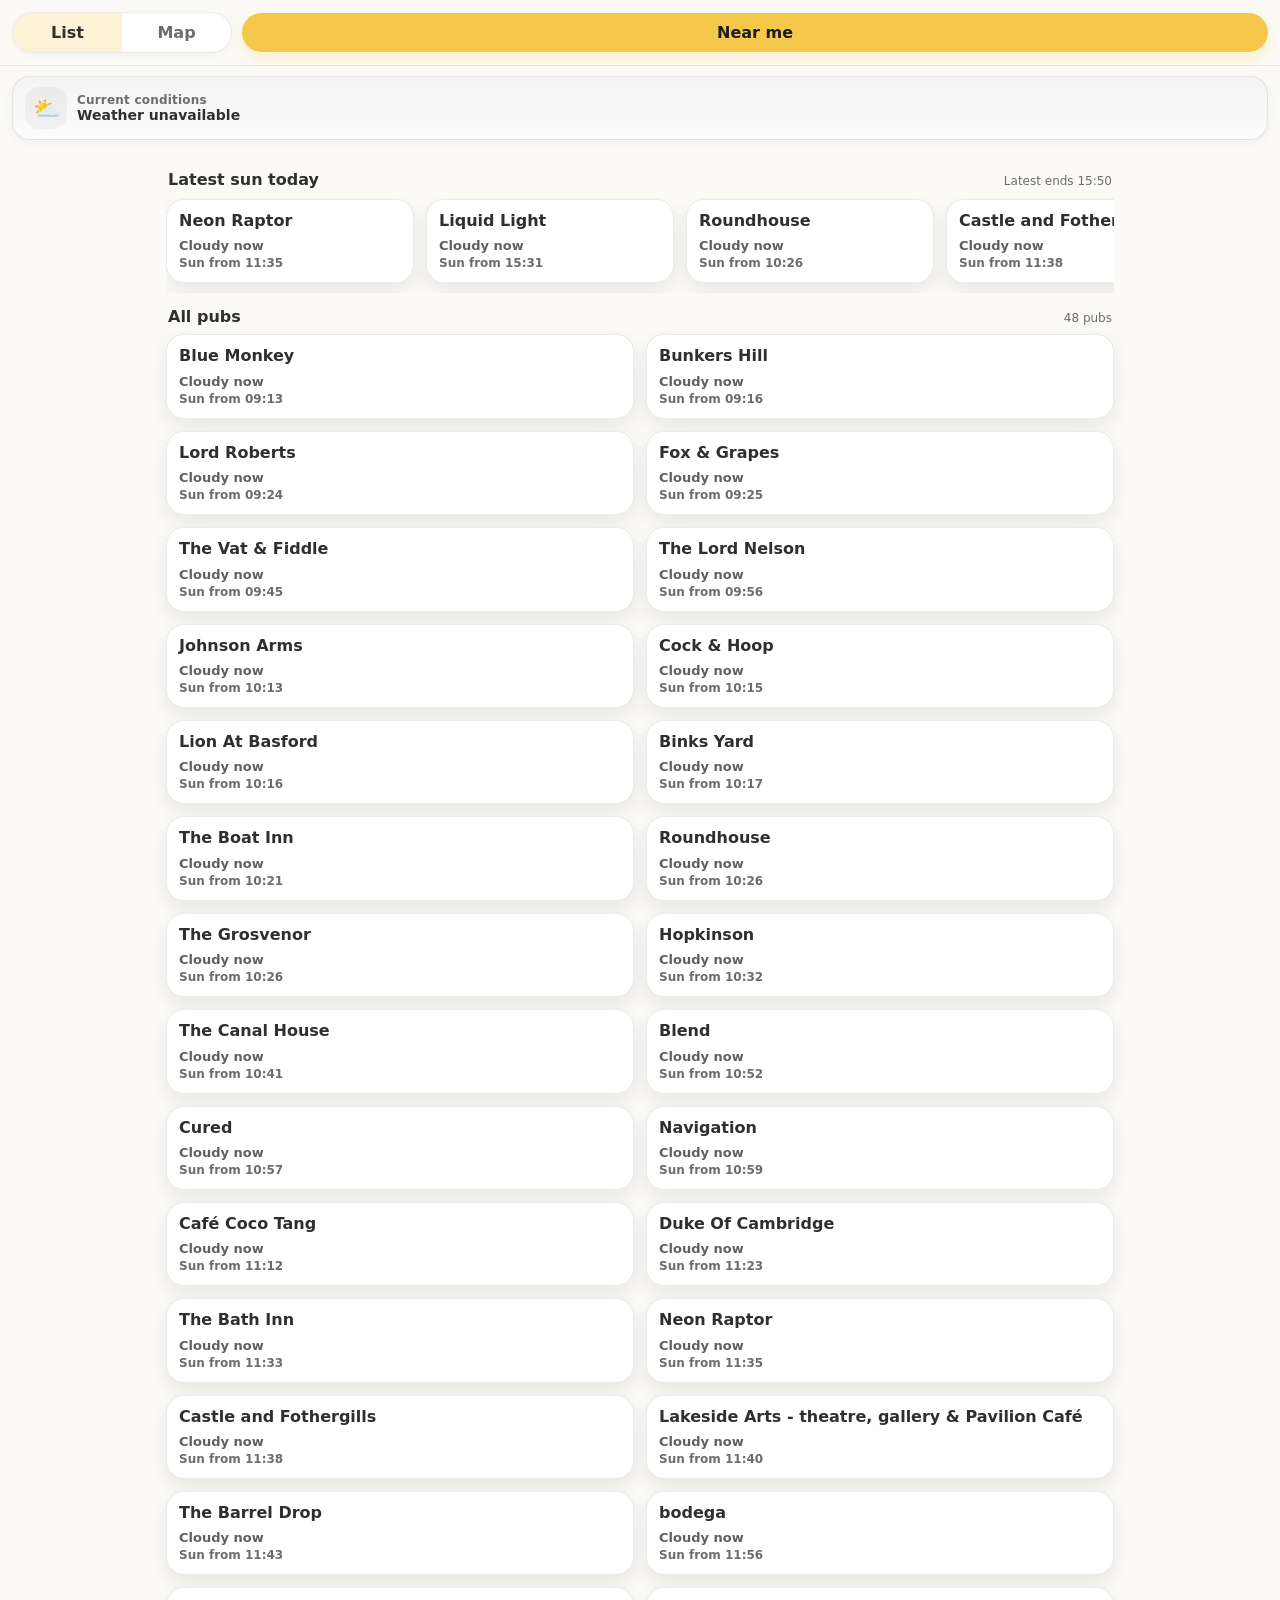
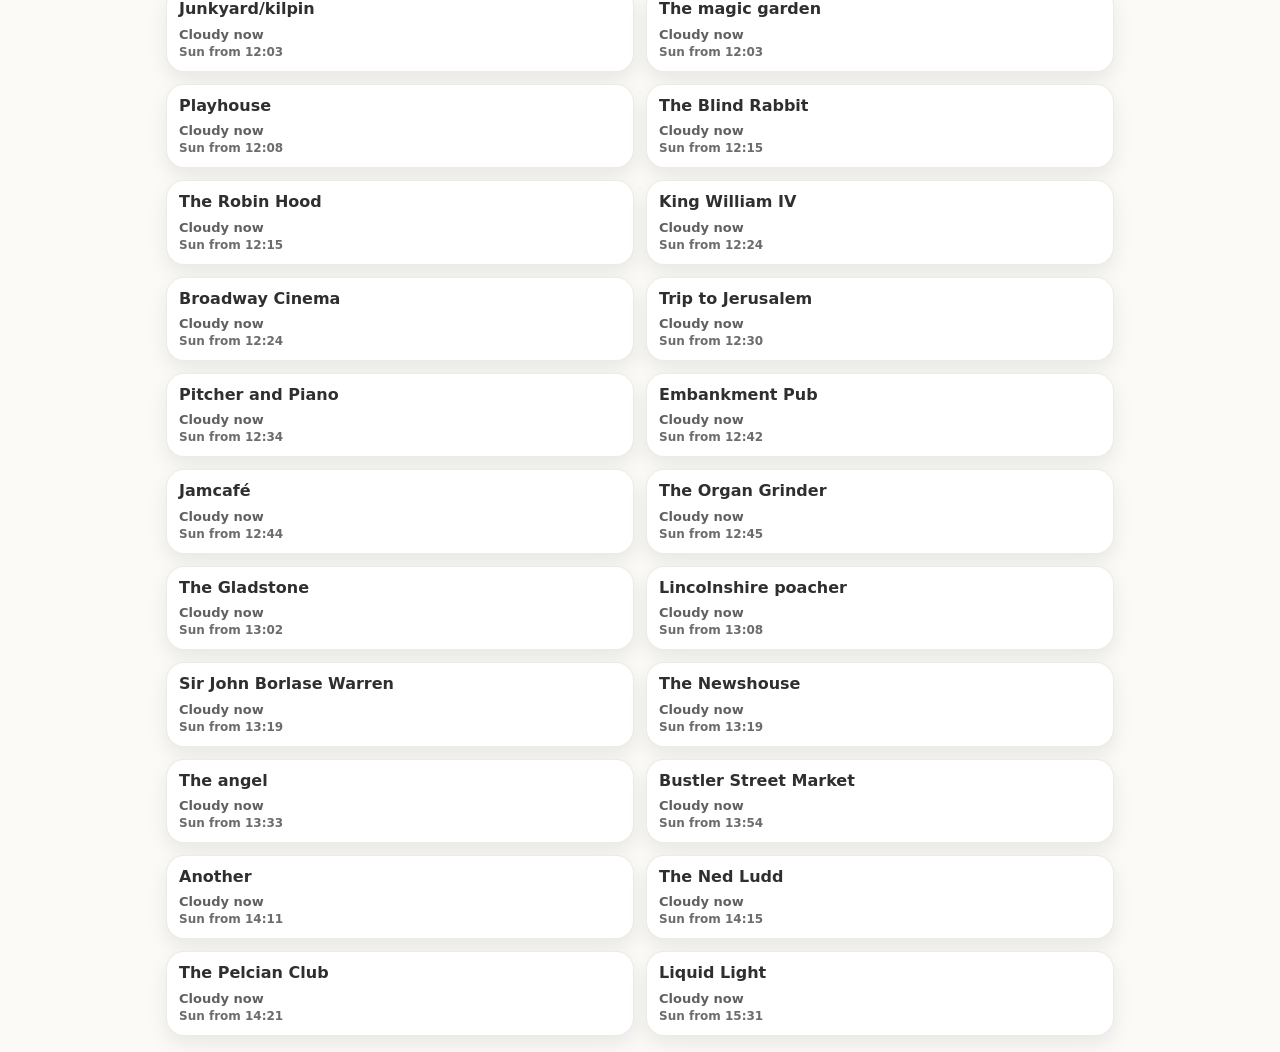
==== app/index.html @ 447182f5 "Add files via upload" ====
<!doctype html>
<html lang="en">
<head>
  <meta charset="utf-8" />
  <meta name="viewport" content="width=device-width,initial-scale=1,viewport-fit=cover" />
  <title>Drinking in the Sun Nottingham</title>
  <meta name="description" content="Find pubs in the sun across Nottingham and Nottinghamshire. See which pubs are sunny now, which ones keep the latest sun today, and exactly where to sit when you get there." />
  <meta name="theme-color" content="#fbfaf7" />
  <link rel="manifest" href="./manifest.json" />
  <link rel="apple-touch-icon" sizes="180x180" href="./public/icons/apple-touch-icon.png" />
  <link rel="icon" type="image/png" sizes="32x32" href="./public/icons/favicon-32.png" />
  <link rel="icon" type="image/png" sizes="16x16" href="./public/icons/favicon-16.png" />
  <link rel="shortcut icon" href="./public/icons/favicon-32.png" />
  <link rel="stylesheet" href="./public/styles.css" />
  <link rel="stylesheet" href="https://unpkg.com/leaflet@1.9.4/dist/leaflet.css" integrity="sha256-p4NxAoJBhIIN+hmNHrzRCf9tD/miZyoHS5obTRR9BMY=" crossorigin="" />
  <link rel="stylesheet" href="https://unpkg.com/leaflet.markercluster@1.5.3/dist/MarkerCluster.css" />
  <link rel="stylesheet" href="https://unpkg.com/leaflet.markercluster@1.5.3/dist/MarkerCluster.Default.css" />
</head>
<body>
  <div id="app" class="app">
    <header class="topbar">
      <div class="toggle" role="tablist" aria-label="View toggle">
        <button id="btnList" class="toggleBtn isActive" type="button" aria-selected="true">List</button>
        <button id="btnMap" class="toggleBtn" type="button" aria-selected="false">Map</button>
      </div>
      <button id="btnNearMe" class="btnPrimary" type="button">Near me</button>
    </header>

    <section id="weatherBar" class="weatherBar" aria-live="polite">
      <div class="weatherLeft">
        <div id="weatherIcon" class="weatherIcon" aria-hidden="true">⛅</div>
        <div class="weatherText">
          <div class="weatherTitle">Current conditions</div>
          <div id="weatherLine" class="weatherLine">Loading weather…</div>
        </div>
      </div>
    </section>

    <main class="main">
      <section id="listView" class="view isActive" aria-label="Pub list">
        <div id="rowNearMeWrap" class="rowWrap isHidden">
          <div class="rowHeader">
            <h2 class="rowTitle">Pubs near me</h2>
            <div id="rowNearMeMeta" class="rowMeta"></div>
          </div>
          <div id="rowNearMe" class="hScroll" role="list"></div>
        </div>

        <div class="rowWrap">
          <div class="rowHeader">
            <h2 class="rowTitle">Sunniest now</h2>
            <div id="rowSunniestMeta" class="rowMeta"></div>
          </div>
          <div id="rowSunniest" class="hScroll" role="list"></div>
        </div>

        <div class="rowWrap">
          <div class="rowHeader">
            <h2 class="rowTitle">All pubs</h2>
            <div id="allMeta" class="rowMeta"></div>
          </div>
          <div id="allList" class="vList" role="list"></div>
        </div>
      </section>

      <section id="mapView" class="view" aria-label="Map">
        <div id="map" class="map"></div>
      </section>
    </main>
  </div>

  <div id="modalOverlay" class="modalOverlay isHidden" role="dialog" aria-modal="true" aria-label="Pub details">
    <div class="modal">
      <button id="btnClose" class="modalClose" type="button" aria-label="Close">✕</button>
      <div id="modalContent" class="modalContent"></div>
    </div>
  </div>

  <script src="https://unpkg.com/leaflet@1.9.4/dist/leaflet.js" integrity="sha256-20nQCchB9co0qIjJZRGuk2/Z9VM+kNiyxNV1lvTlZBo=" crossorigin=""></script>
  <script src="https://unpkg.com/leaflet.markercluster@1.5.3/dist/leaflet.markercluster.js"></script>
  <script src="./public/app.js"></script>
</body>
</html>
---- app/public/styles.css ----
:root{
  --bg:#fbfaf7;
  --panel:#ffffff;
  --line:rgba(0,0,0,.08);
  --text:#2f2f2f;
  --muted:#6c6c6c;
  --sun:#f5c542;
  --radius:18px;
  --shadow:0 8px 20px rgba(0,0,0,.08);
}

*{box-sizing:border-box}

html,body{
  height:100%;
  margin:0;
}

body{
  font-family:system-ui,-apple-system,Segoe UI,Roboto,Helvetica,Arial,sans-serif;
  background:var(--bg);
  color:var(--text);
}

button{font:inherit}
img{display:block}

.app{
  min-height:100vh;
  min-height:100svh;
  display:flex;
  flex-direction:column;
}

.topbar{
  position:sticky;
  top:0;
  z-index:20;
  padding:12px;
  background:linear-gradient(to bottom, rgba(251,250,247,.98), rgba(251,250,247,.92));
  backdrop-filter:blur(8px);
  border-bottom:1px solid var(--line);
  display:grid;
  grid-template-columns:1fr auto;
  gap:10px;
  align-items:center;
}

.toggle{
  display:flex;
  background:var(--panel);
  border:1px solid var(--line);
  border-radius:999px;
  overflow:hidden;
  box-shadow:0 2px 8px rgba(0,0,0,.04);
}

.toggleBtn{
  flex:1;
  border:0;
  background:transparent;
  color:var(--muted);
  padding:10px 14px;
  font-weight:700;
}

.toggleBtn.isActive{
  background:rgba(245,197,66,.22);
  color:var(--text);
}

.btnPrimary{
  border:0;
  background:rgba(245,197,66,.95);
  color:#1c1c1c;
  font-weight:800;
  padding:10px 14px;
  border-radius:999px;
  box-shadow:0 6px 14px rgba(245,197,66,.25);
}

.weatherBar{
  margin:10px 12px 0;
  background:var(--panel);
  border:1px solid var(--line);
  border-radius:var(--radius);
  box-shadow:0 2px 10px rgba(0,0,0,.05);
  padding:10px 12px;
}

.weatherBar.sunny{background:linear-gradient(180deg,#fff7db,#fffdf4)}
.weatherBar.cloudy{background:linear-gradient(180deg,#f4f4f4,#fcfcfc)}
.weatherBar.rainy{background:linear-gradient(180deg,#eef5fb,#fbfdff)}

.weatherLeft{
  display:flex;
  gap:10px;
  align-items:center;
}

.weatherIcon{
  width:42px;
  height:42px;
  border-radius:14px;
  background:rgba(0,0,0,.04);
  display:flex;
  align-items:center;
  justify-content:center;
  font-size:22px;
}

.weatherTitle{
  font-size:12px;
  color:var(--muted);
  font-weight:800;
  letter-spacing:.2px;
}

.weatherLine{
  font-size:14px;
  font-weight:700;
}

.main{
  flex:1;
  padding:12px;
}

.view{display:none}
.view.isActive{display:block}
.rowWrap{margin-top:14px}

.rowHeader{
  display:flex;
  justify-content:space-between;
  gap:10px;
  align-items:baseline;
  padding:0 2px 8px;
}

.rowTitle{
  margin:0;
  font-size:16px;
}

.rowMeta{
  font-size:12px;
  color:var(--muted);
}

.hScroll{
  display:flex;
  gap:12px;
  overflow-x:auto;
  padding:2px 2px 10px;
  scroll-snap-type:x proximity;
}

.hScroll::-webkit-scrollbar{display:none}

.vList{
  display:grid;
  grid-template-columns:1fr;
  gap:12px;
}

.card{
  background:var(--panel);
  border:1px solid var(--line);
  border-radius:var(--radius);
  box-shadow:var(--shadow);
  overflow:hidden;
}

.cardSmall{
  min-width:248px;
  max-width:268px;
  scroll-snap-align:start;
}

.cardButton{
  border:0;
  background:transparent;
  padding:0;
  width:100%;
  text-align:left;
  display:block;
}

.cardImg{
  width:100%;
  aspect-ratio:4/3;
  object-fit:cover;
  background:#ececec;
}

.cardBody{padding:12px}

.cardTitle{
  margin:0;
  font-size:16px;
  line-height:1.15;
  font-weight:850;
  color:#2f2f2f;
}

.cardMeta{
  margin-top:8px;
  display:flex;
  justify-content:space-between;
  gap:10px;
  align-items:flex-start;
}

.statusTop{
  font-size:13px;
  font-weight:850;
}

.statusLine{
  font-size:12px;
  color:var(--muted);
  font-weight:700;
  margin-top:3px;
}

.dist{
  font-size:12px;
  color:var(--muted);
  font-weight:700;
  white-space:nowrap;
}

.statusShade .statusTop,
.statusNone .statusTop{
  color:#606060;
}

.statusSunBright .statusTop{color:#a86a00}
.statusSunMuted .statusTop{color:#7e5b00}
.statusSunRainy .statusTop{color:#606060}

.isHidden{display:none !important}

.map{
  width:100%;
  min-height:68vh;
  min-height:68svh;
  border-radius:20px;
  overflow:hidden;
  box-shadow:var(--shadow);
  border:1px solid var(--line);
}

/* marker cluster tune */
.marker-cluster-small, .marker-cluster-medium, .marker-cluster-large{
  background:rgba(245,197,66,.25);
}
.marker-cluster-small div, .marker-cluster-medium div, .marker-cluster-large div{
  background:rgba(245,197,66,.85);
  color:#1c1c1c;
  font-weight:800;
}
.pub-pin{
  width:18px;
  height:18px;
  border-radius:999px;
  border:2px solid #555;
  box-shadow:0 1px 3px rgba(0,0,0,.18);
}

.modalOverlay{
  position:fixed;
  inset:0;
  background:rgba(0,0,0,.46);
  z-index:50;
  display:flex;
  align-items:flex-end;
  justify-content:center;
  padding:0;
}

.modal{
  width:100%;
  max-width:700px;
  max-height:100vh;
  max-height:100svh;
  background:var(--bg);
  border-radius:24px 24px 0 0;
  overflow:auto;
  position:relative;
}

.modalContent{padding-bottom:20px}

.modalClose{
  position:sticky;
  top:12px;
  float:right;
  z-index:10;
  margin:12px 12px 0 0;
  width:42px;
  height:42px;
  border-radius:999px;
  border:1px solid var(--line);
  background:rgba(255,255,255,.92);
  box-shadow:0 2px 8px rgba(0,0,0,.08);
}

.heroImg{
  width:100%;
  aspect-ratio:4/3;
  object-fit:cover;
  background:#ececec;
}

.detailBody{padding:14px 14px 0}

.detailTitle{
  margin:0;
  font-size:24px;
  line-height:1.05;
  color:#2f2f2f;
}

.detailAddress{
  margin-top:8px;
  font-size:14px;
  color:var(--muted);
  font-weight:700;
}

.detailNotes{
  margin-top:10px;
  font-size:14px;
  line-height:1.35;
  color:#4a4a4a;
}

.detailActions{
  margin-top:12px;
  display:flex;
  gap:10px;
  flex-wrap:wrap;
}

.pillBtn{
  display:inline-flex;
  align-items:center;
  justify-content:center;
  border:1px solid var(--line);
  background:var(--panel);
  color:var(--text);
  padding:10px 14px;
  border-radius:999px;
  font-weight:800;
  text-decoration:none;
  box-shadow:0 2px 8px rgba(0,0,0,.05);
}

.spotList{
  padding:14px;
  display:grid;
  gap:12px;
}

.spotCard{
  background:var(--panel);
  border:1px solid var(--line);
  border-radius:18px;
  box-shadow:0 6px 16px rgba(0,0,0,.06);
  padding:14px;
}

.spotHead{
  display:flex;
  justify-content:space-between;
  gap:10px;
  align-items:flex-start;
}

.spotKicker{
  font-size:12px;
  color:var(--muted);
  font-weight:850;
  letter-spacing:.25px;
  text-transform:uppercase;
}

.spotName{
  margin-top:4px;
  font-size:18px;
  font-weight:850;
  line-height:1.12;
}

.spotBadge{
  font-size:11px;
  font-weight:850;
  padding:6px 10px;
  border-radius:999px;
  white-space:nowrap;
  border:1px solid var(--line);
  background:#fafafa;
  color:#666;
}

.spotStatus{
  margin-top:10px;
  font-size:15px;
  font-weight:850;
}

.spotSub{
  margin-top:4px;
  font-size:13px;
  color:var(--muted);
  font-weight:750;
}

.timelineWrap{margin-top:14px}

.timelineLabels{
  display:flex;
  justify-content:space-between;
  font-size:12px;
  color:var(--muted);
  font-weight:700;
  margin-bottom:6px;
}

.timeline{
  position:relative;
  height:14px;
  border-radius:999px;
  background:#ececec;
  overflow:hidden;
}

.timelineSun{
  position:absolute;
  top:0;
  bottom:0;
  background:linear-gradient(90deg,#f4d77d,#f5c542);
  border-radius:999px;
}

.timelineNow{
  position:absolute;
  top:-3px;
  width:12px;
  height:20px;
  transform:translateX(-50%);
}

.timelineNow::before{
  content:"";
  position:absolute;
  left:4px;
  top:0;
  width:4px;
  height:20px;
  border-radius:999px;
  background:#3f3f3f;
}

.timelineNowLabel{
  margin-top:6px;
  font-size:12px;
  color:var(--muted);
  font-weight:750;
}

.spotWindow{
  margin-top:10px;
  font-size:13px;
  font-weight:800;
  color:#4a4a4a;
}

.emptyState{
  background:var(--panel);
  border:1px solid var(--line);
  border-radius:var(--radius);
  padding:14px;
  color:var(--muted);
}

@media (min-width:720px){
  .main{
    max-width:980px;
    width:100%;
    margin:0 auto;
    padding:16px;
  }

  .topbar{
    grid-template-columns:220px auto;
  }

  .vList{
    grid-template-columns:repeat(2,minmax(0,1fr));
  }
}
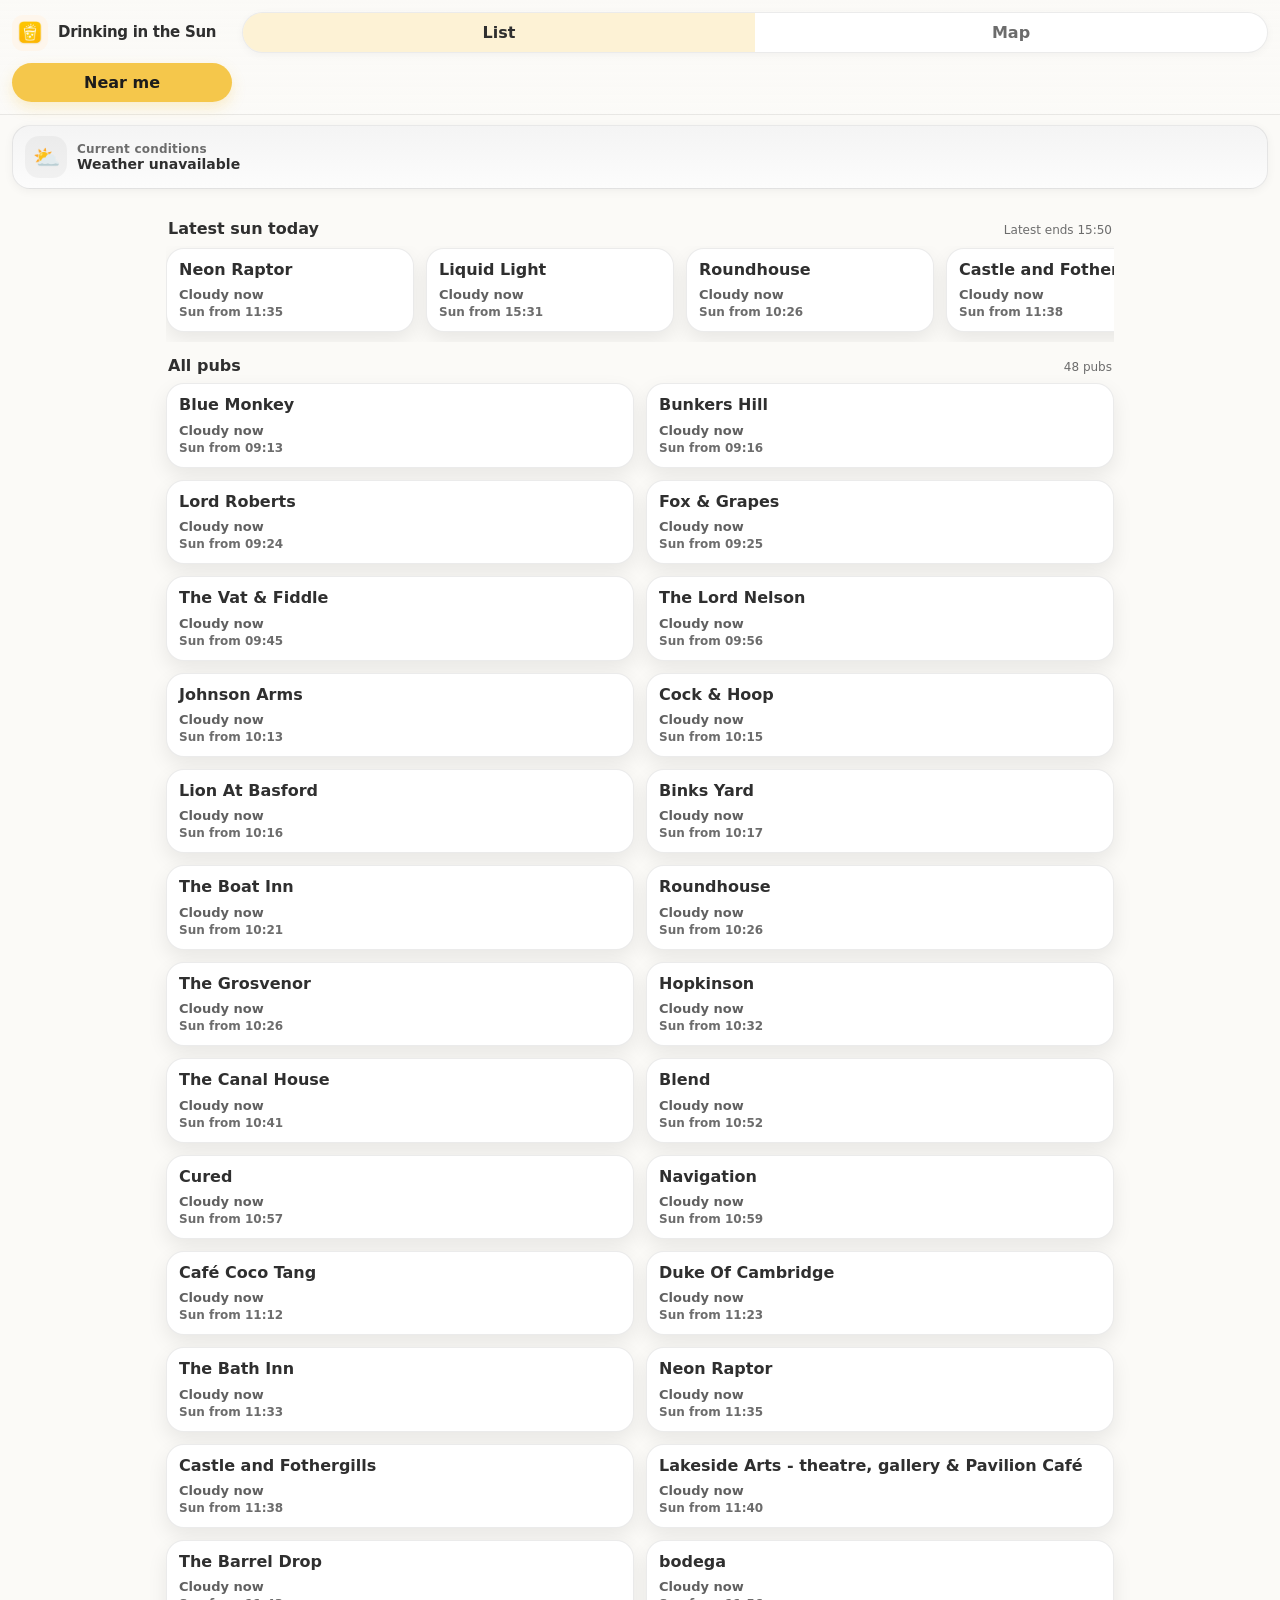
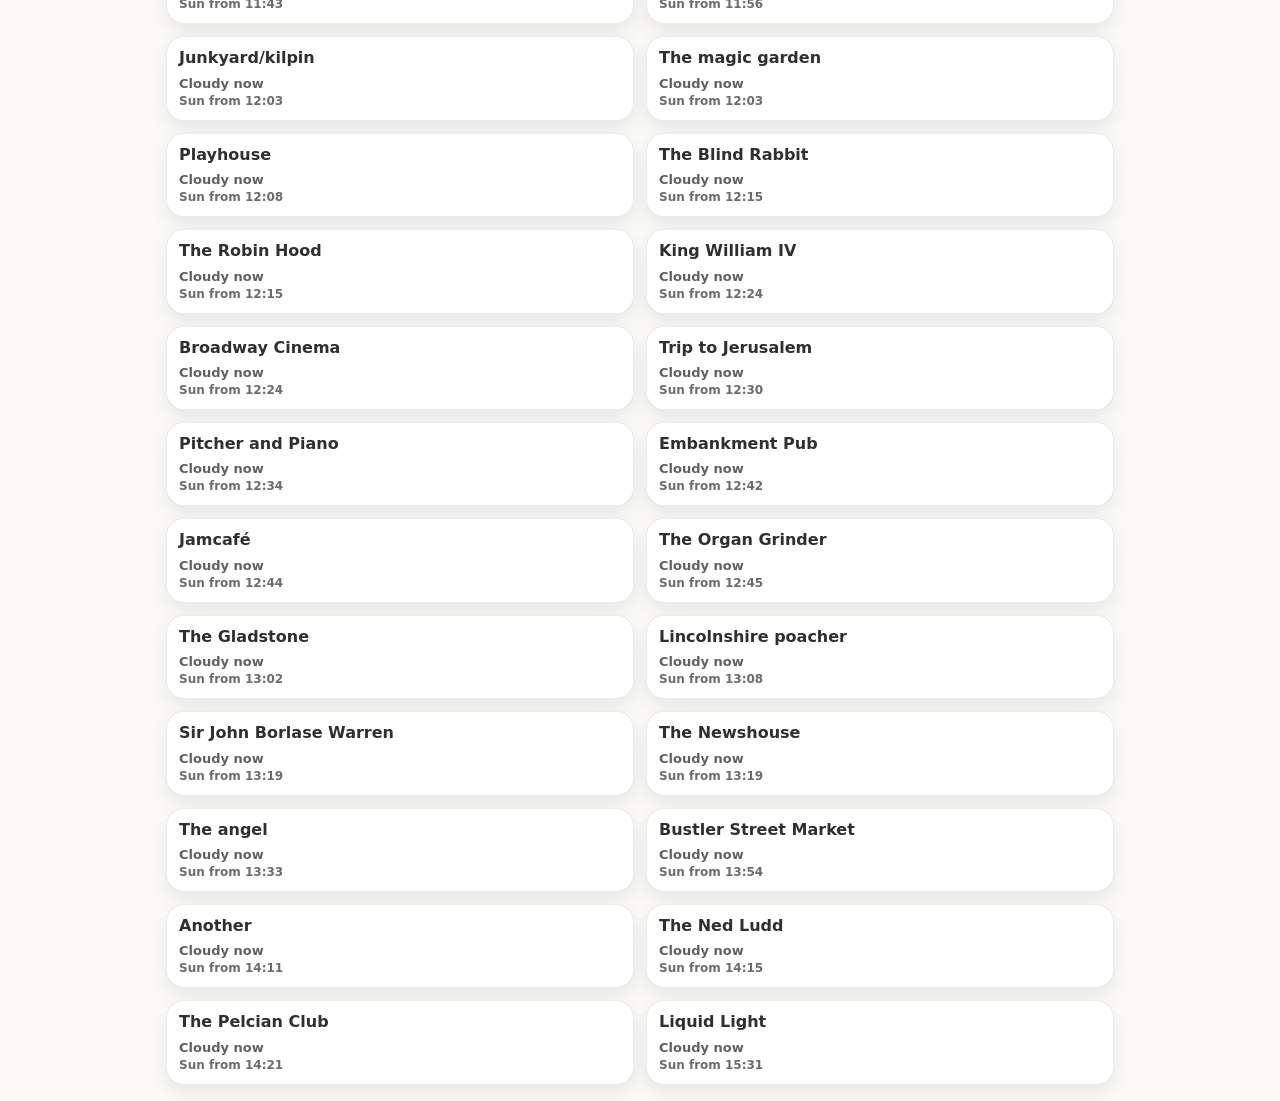
==== commit af875a01: "Add files via upload" ====
--- a/app/index.html
+++ b/app/index.html
@@ -6,6 +6,9 @@
   <title>Drinking in the Sun Nottingham</title>
   <meta name="description" content="Find pubs in the sun across Nottingham and Nottinghamshire. See which pubs are sunny now, which ones keep the latest sun today, and exactly where to sit when you get there." />
   <meta name="theme-color" content="#fbfaf7" />
+  <meta name="apple-mobile-web-app-capable" content="yes" />
+  <meta name="apple-mobile-web-app-title" content="Drinking in the Sun" />
+  <meta name="mobile-web-app-capable" content="yes" />
   <link rel="manifest" href="./manifest.json" />
   <link rel="apple-touch-icon" sizes="180x180" href="./public/icons/apple-touch-icon.png" />
   <link rel="icon" type="image/png" sizes="32x32" href="./public/icons/favicon-32.png" />
@@ -15,10 +18,30 @@
   <link rel="stylesheet" href="https://unpkg.com/leaflet@1.9.4/dist/leaflet.css" integrity="sha256-p4NxAoJBhIIN+hmNHrzRCf9tD/miZyoHS5obTRR9BMY=" crossorigin="" />
   <link rel="stylesheet" href="https://unpkg.com/leaflet.markercluster@1.5.3/dist/MarkerCluster.css" />
   <link rel="stylesheet" href="https://unpkg.com/leaflet.markercluster@1.5.3/dist/MarkerCluster.Default.css" />
+
+  <script>
+    if ('serviceWorker' in navigator) {
+      window.addEventListener('load', async () => {
+        try {
+          const regs = await navigator.serviceWorker.getRegistrations();
+          await Promise.all(regs.map(r => r.unregister()));
+          if (window.caches) {
+            const keys = await caches.keys();
+            await Promise.all(keys.map(k => caches.delete(k)));
+          }
+        } catch (e) {}
+      });
+    }
+  </script>
+
 </head>
 <body>
   <div id="app" class="app">
     <header class="topbar">
+      <div class="brandLockup" aria-label="Drinking in the Sun">
+        <img src="./public/icons/icon-192.png" alt="Drinking in the Sun logo" class="brandLockupIcon" />
+        <div class="brandLockupText">Drinking in the Sun</div>
+      </div>
       <div class="toggle" role="tablist" aria-label="View toggle">
         <button id="btnList" class="toggleBtn isActive" type="button" aria-selected="true">List</button>
         <button id="btnMap" class="toggleBtn" type="button" aria-selected="false">Map</button>
--- a/app/public/styles.css
+++ b/app/public/styles.css
@@ -502,3 +502,14 @@
     grid-template-columns:repeat(2,minmax(0,1fr));
   }
 }
+
+
+.brandLockup{display:flex;align-items:center;gap:10px;min-width:0}
+.brandLockupIcon{width:36px;height:36px;border-radius:11px;display:block;flex:0 0 auto}
+.brandLockupText{font-weight:800;letter-spacing:-.02em;line-height:1;white-space:nowrap;font-size:15px}
+@media (max-width: 640px){
+  .topbar{grid-template-columns:1fr auto !important;gap:10px !important;align-items:center}
+  .brandLockup{grid-column:1 / -1}
+  .toggle{order:2}
+  #btnNearMe{order:3}
+}
